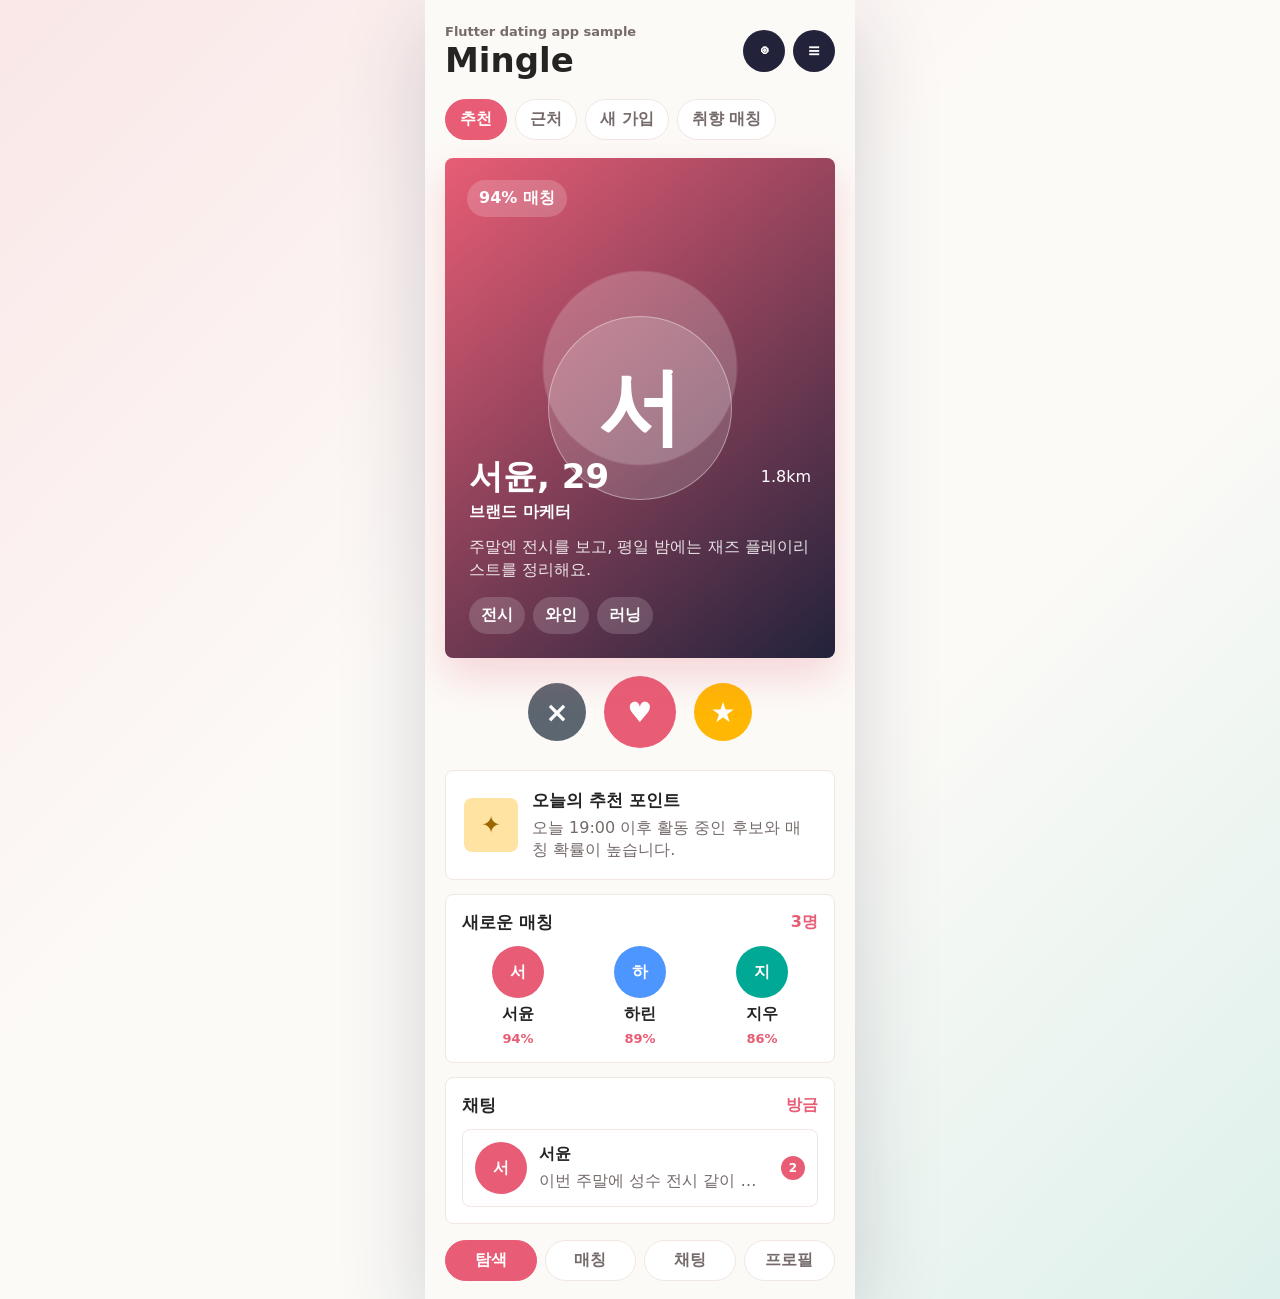
==== index.html @ 70d33e20 "Add static web demo for GitHub Pages" ====
<!doctype html>
<html lang="ko">
  <head>
    <meta charset="utf-8" />
    <meta name="viewport" content="width=device-width, initial-scale=1" />
    <title>Mingle Dating App Prototype</title>
    <link rel="stylesheet" href="./styles.css" />
  </head>
  <body>
    <main class="phone-shell" aria-label="Mingle dating app prototype">
      <section class="topbar">
        <div>
          <p class="eyebrow">Flutter dating app sample</p>
          <h1>Mingle</h1>
        </div>
        <div class="top-actions">
          <button aria-label="알림">⌾</button>
          <button aria-label="필터">≡</button>
        </div>
      </section>

      <nav class="filters" aria-label="추천 필터">
        <button class="active">추천</button>
        <button>근처</button>
        <button>새 가입</button>
        <button>취향 매칭</button>
      </nav>

      <section class="profile-card">
        <div class="match-badge">94% 매칭</div>
        <div class="avatar">서</div>
        <div class="profile-copy">
          <div class="profile-heading">
            <h2>서윤, 29</h2>
            <span>1.8km</span>
          </div>
          <p class="job">브랜드 마케터</p>
          <p>
            주말엔 전시를 보고, 평일 밤에는 재즈 플레이리스트를 정리해요.
          </p>
          <div class="tags">
            <span>전시</span>
            <span>와인</span>
            <span>러닝</span>
          </div>
        </div>
      </section>

      <section class="actions" aria-label="카드 액션">
        <button class="pass" aria-label="패스">×</button>
        <button class="like" aria-label="좋아요">♥</button>
        <button class="star" aria-label="슈퍼 좋아요">★</button>
      </section>

      <section class="panel">
        <div class="panel-icon">✦</div>
        <div>
          <h3>오늘의 추천 포인트</h3>
          <p>오늘 19:00 이후 활동 중인 후보와 매칭 확률이 높습니다.</p>
        </div>
      </section>

      <section class="section">
        <div class="section-title">
          <h3>새로운 매칭</h3>
          <span>3명</span>
        </div>
        <div class="matches">
          <article>
            <div class="mini-avatar pink">서</div>
            <strong>서윤</strong>
            <span>94%</span>
          </article>
          <article>
            <div class="mini-avatar blue">하</div>
            <strong>하린</strong>
            <span>89%</span>
          </article>
          <article>
            <div class="mini-avatar green">지</div>
            <strong>지우</strong>
            <span>86%</span>
          </article>
        </div>
      </section>

      <section class="section">
        <div class="section-title">
          <h3>채팅</h3>
          <span>방금</span>
        </div>
        <article class="chat">
          <div class="mini-avatar pink">서</div>
          <div>
            <strong>서윤</strong>
            <p>이번 주말에 성수 전시 같이 볼래요?</p>
          </div>
          <span class="unread">2</span>
        </article>
      </section>

      <nav class="bottom-nav" aria-label="앱 메뉴">
        <button class="active">탐색</button>
        <button>매칭</button>
        <button>채팅</button>
        <button>프로필</button>
      </nav>
    </main>
  </body>
</html>
---- styles.css ----
:root {
  color-scheme: light;
  --bg: #fcfaf7;
  --ink: #262323;
  --muted: #766b6b;
  --line: #f0e6e2;
  --pink: #e85d75;
  --blue: #4d96ff;
  --green: #00a896;
  --navy: #22223b;
  --gold: #ffb703;
}

* {
  box-sizing: border-box;
}

body {
  min-height: 100vh;
  margin: 0;
  display: grid;
  place-items: center;
  background:
    linear-gradient(135deg, rgba(232, 93, 117, 0.12), transparent 42%),
    linear-gradient(315deg, rgba(0, 168, 150, 0.12), transparent 38%),
    var(--bg);
  color: var(--ink);
  font-family:
    system-ui,
    -apple-system,
    BlinkMacSystemFont,
    "Segoe UI",
    sans-serif;
}

button {
  border: 0;
  font: inherit;
  cursor: pointer;
}

.phone-shell {
  width: min(430px, 100vw);
  min-height: min(920px, 100vh);
  background: var(--bg);
  padding: 24px 20px 18px;
  position: relative;
  overflow: hidden;
  box-shadow: 0 24px 80px rgba(34, 34, 59, 0.18);
}

.topbar,
.profile-heading,
.section-title,
.chat,
.top-actions,
.actions,
.panel {
  display: flex;
  align-items: center;
}

.topbar {
  justify-content: space-between;
  gap: 16px;
}

.eyebrow {
  margin: 0 0 4px;
  color: var(--muted);
  font-size: 13px;
  font-weight: 700;
}

h1,
h2,
h3,
p {
  margin: 0;
}

h1 {
  font-size: 34px;
  line-height: 1;
  font-weight: 900;
}

.top-actions {
  gap: 8px;
}

.top-actions button {
  width: 42px;
  height: 42px;
  border-radius: 50%;
  color: white;
  background: var(--navy);
  font-weight: 900;
}

.filters {
  display: flex;
  gap: 8px;
  margin: 22px 0 18px;
  overflow-x: auto;
}

.filters button,
.bottom-nav button {
  white-space: nowrap;
  border-radius: 999px;
  padding: 9px 14px;
  background: white;
  color: var(--muted);
  border: 1px solid var(--line);
  font-weight: 800;
}

.filters .active,
.bottom-nav .active {
  background: var(--pink);
  border-color: var(--pink);
  color: white;
}

.profile-card {
  height: 500px;
  border-radius: 8px;
  position: relative;
  overflow: hidden;
  color: white;
  background:
    radial-gradient(circle at 50% 42%, rgba(255, 255, 255, 0.2) 0 96px, transparent 98px),
    linear-gradient(140deg, var(--pink), var(--navy));
  box-shadow: 0 18px 42px rgba(232, 93, 117, 0.24);
}

.match-badge {
  position: absolute;
  top: 22px;
  left: 22px;
  padding: 8px 12px;
  border-radius: 999px;
  background: rgba(255, 255, 255, 0.18);
  font-weight: 800;
}

.avatar {
  position: absolute;
  inset: 0;
  margin: auto;
  width: 184px;
  height: 184px;
  display: grid;
  place-items: center;
  border-radius: 50%;
  border: 1px solid rgba(255, 255, 255, 0.38);
  background: rgba(255, 255, 255, 0.16);
  font-size: 84px;
  font-weight: 900;
}

.profile-copy {
  position: absolute;
  left: 24px;
  right: 24px;
  bottom: 24px;
}

.profile-heading {
  justify-content: space-between;
  gap: 14px;
}

h2 {
  font-size: 34px;
  line-height: 1.05;
  font-weight: 900;
}

.job {
  margin-top: 7px;
  font-weight: 800;
}

.profile-copy > p:not(.job) {
  margin-top: 12px;
  color: rgba(255, 255, 255, 0.86);
  line-height: 1.45;
}

.tags {
  display: flex;
  flex-wrap: wrap;
  gap: 8px;
  margin-top: 16px;
}

.tags span {
  border-radius: 999px;
  padding: 8px 12px;
  background: rgba(255, 255, 255, 0.16);
  font-weight: 800;
}

.actions {
  justify-content: center;
  gap: 18px;
  margin: 18px 0 22px;
}

.actions button {
  width: 58px;
  height: 58px;
  border-radius: 50%;
  color: white;
  font-size: 28px;
  font-weight: 900;
}

.actions .like {
  width: 72px;
  height: 72px;
  background: var(--pink);
}

.pass {
  background: #5c6670;
}

.star {
  background: var(--gold);
}

.panel,
.section,
.chat {
  border: 1px solid var(--line);
  border-radius: 8px;
  background: white;
}

.panel {
  gap: 14px;
  padding: 18px;
}

.panel-icon {
  width: 54px;
  height: 54px;
  display: grid;
  place-items: center;
  flex: 0 0 auto;
  border-radius: 8px;
  background: #ffe3a3;
  color: #9a6700;
  font-size: 24px;
}

.panel h3,
.section h3 {
  font-size: 17px;
  font-weight: 900;
}

.panel p,
.chat p {
  margin-top: 5px;
  color: var(--muted);
  line-height: 1.38;
}

.section {
  margin-top: 14px;
  padding: 16px;
}

.section-title {
  justify-content: space-between;
  margin-bottom: 12px;
}

.section-title span {
  color: var(--pink);
  font-weight: 900;
}

.matches {
  display: grid;
  grid-template-columns: repeat(3, 1fr);
  gap: 10px;
}

.matches article {
  display: grid;
  justify-items: center;
  gap: 6px;
}

.matches span {
  color: var(--pink);
  font-size: 13px;
  font-weight: 800;
}

.mini-avatar {
  width: 52px;
  height: 52px;
  display: grid;
  place-items: center;
  border-radius: 50%;
  color: white;
  font-weight: 900;
}

.pink {
  background: var(--pink);
}

.blue {
  background: var(--blue);
}

.green {
  background: var(--green);
}

.chat {
  gap: 12px;
  padding: 12px;
}

.chat > div:nth-child(2) {
  min-width: 0;
  flex: 1;
}

.chat p {
  overflow: hidden;
  text-overflow: ellipsis;
  white-space: nowrap;
}

.unread {
  width: 24px;
  height: 24px;
  display: grid;
  place-items: center;
  border-radius: 50%;
  background: var(--pink);
  color: white;
  font-size: 12px;
  font-weight: 900;
}

.bottom-nav {
  display: grid;
  grid-template-columns: repeat(4, 1fr);
  gap: 8px;
  margin-top: 16px;
}

.bottom-nav button {
  padding-inline: 8px;
}

@media (max-width: 430px) {
  body {
    display: block;
  }

  .phone-shell {
    width: 100%;
    min-height: 100vh;
    box-shadow: none;
  }

  .profile-card {
    height: 480px;
  }
}
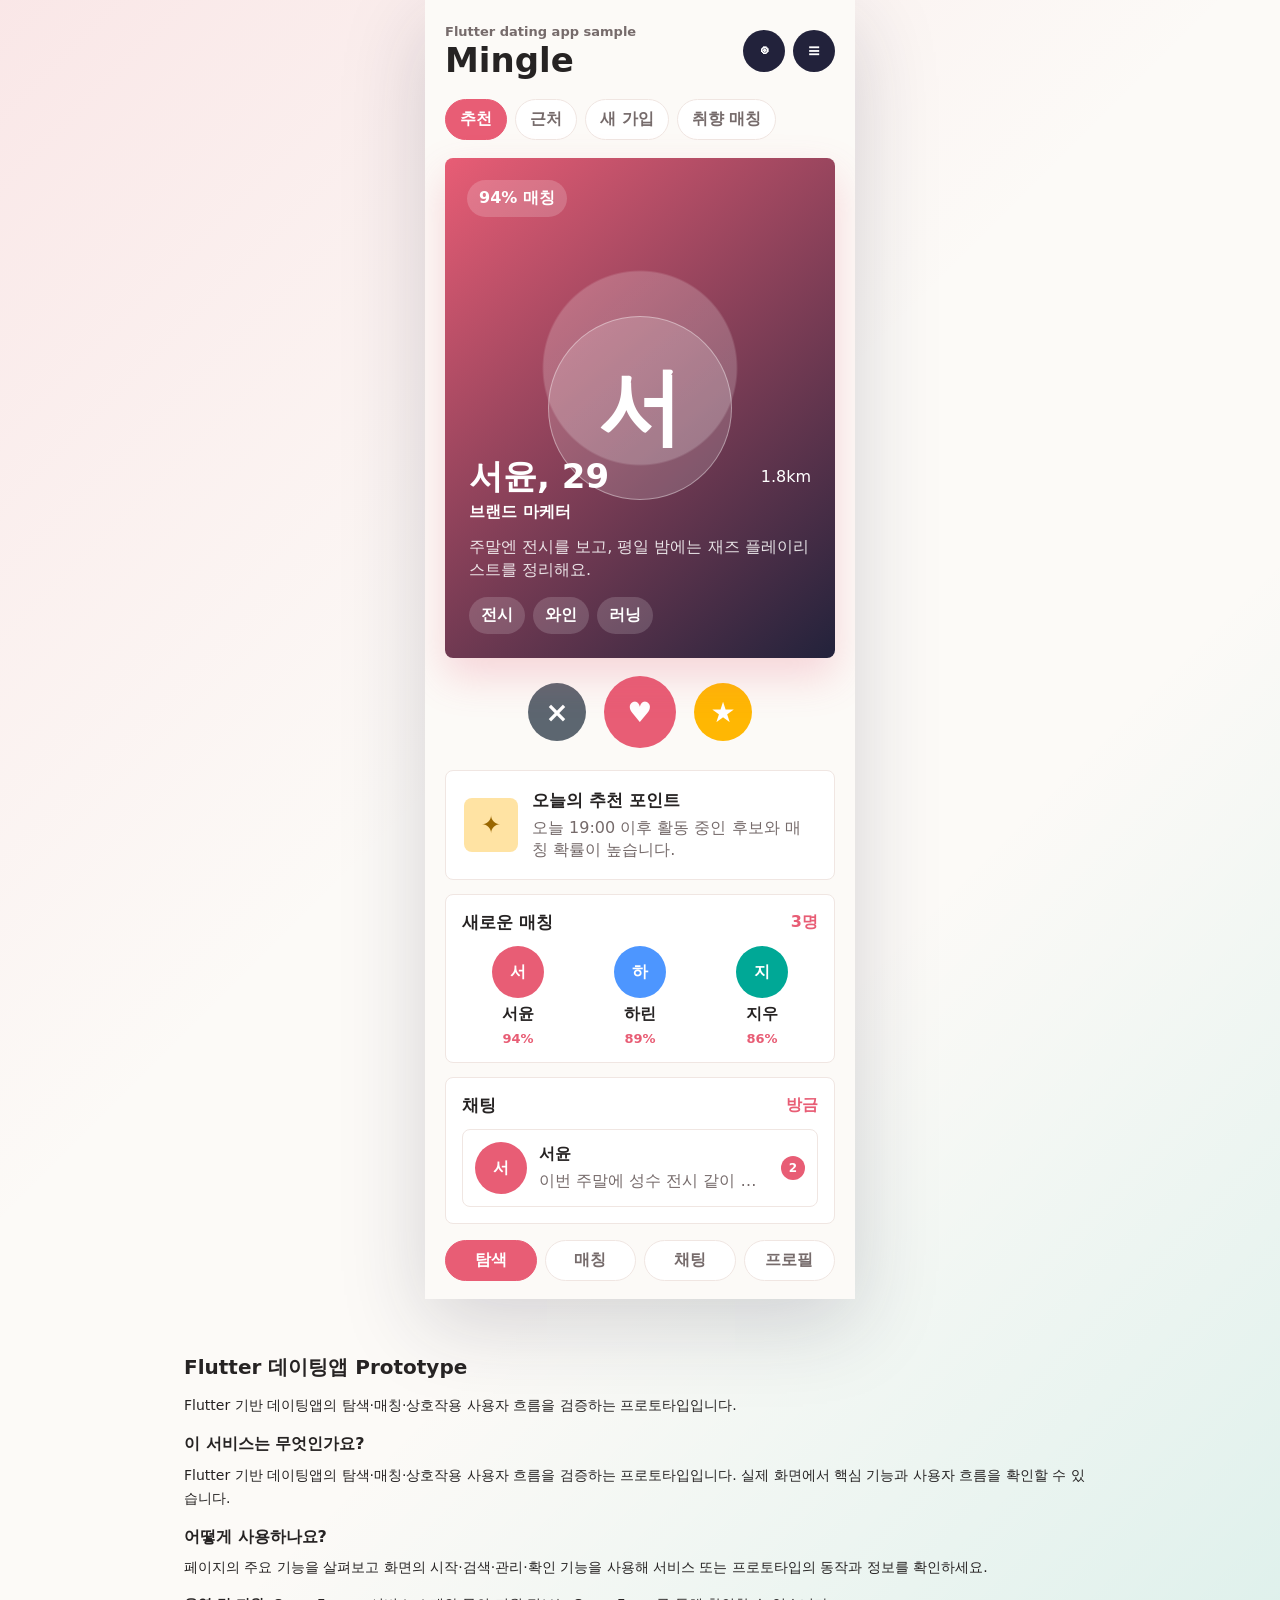
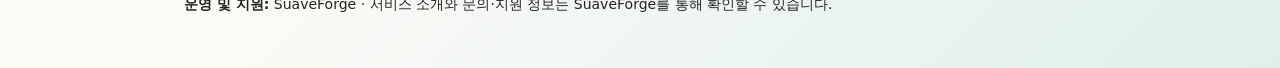
==== commit 9d9a1e8a: "Apply SiteHub SearchOps p27" ====
--- a/index.html
+++ b/index.html
@@ -5,7 +5,20 @@
     <meta name="viewport" content="width=device-width, initial-scale=1" />
     <title>Mingle Dating App Prototype</title>
     <link rel="stylesheet" href="./styles.css" />
-  </head>
+  
+<meta name="description" content="Flutter 데이팅앱 프로토타입"/>
+<link rel="canonical" href="https://programmer119.github.io/flutter-flutter-2-2-3-5/"/>
+<meta property="og:title" content="Mingle Dating App Prototype"/>
+<meta property="og:description" content="Flutter 데이팅앱 프로토타입"/>
+<meta property="og:image" content="https://sitehub.suaveforge.com/assets/namecard-default.png"/>
+<meta property="og:url" content="https://programmer119.github.io/flutter-flutter-2-2-3-5/"/>
+<meta property="og:site_name" content="SuaveForge"/>
+<meta name="twitter:card" content="summary_large_image"/>
+<script async src="https://sitehub.suaveforge.com/analytics-loader.js" data-sitehub-project="p27"></script>
+<!-- sitehub-searchops-head:begin -->
+<script type="application/ld+json">{"@context":"https://schema.org","@type":"WebApplication","name":"Flutter 데이팅앱 Prototype","url":"https://programmer119.github.io/flutter-flutter-2-2-3-5/","description":"Flutter 기반 데이팅앱의 탐색·매칭·상호작용 사용자 흐름을 검증하는 프로토타입입니다.","creator":{"@type":"Organization","name":"SuaveForge","url":"https://suaveforge.com/"},"isPartOf":{"@type":"WebSite","name":"SuaveForge Portfolio","url":"https://suaveforge.com/"}}</script>
+<!-- sitehub-searchops-head:end -->
+</head>
   <body>
     <main class="phone-shell" aria-label="Mingle dating app prototype">
       <section class="topbar">
@@ -106,5 +119,16 @@
         <button>프로필</button>
       </nav>
     </main>
-  </body>
+  <!-- sitehub-searchops-content:begin -->
+<section data-sitehub-searchops="p27" aria-label="서비스 정보" style="box-sizing:border-box;position:relative;z-index:1;max-width:960px;margin:32px auto;padding:20px 24px;font:14px/1.65 system-ui,-apple-system,BlinkMacSystemFont,'Segoe UI',sans-serif;color:inherit;background:transparent">
+  <h2 style="font:inherit;font-size:1.25rem;font-weight:700;margin:0 0 10px">Flutter 데이팅앱 Prototype</h2>
+  <p style="margin:0 0 14px">Flutter 기반 데이팅앱의 탐색·매칭·상호작용 사용자 흐름을 검증하는 프로토타입입니다.</p>
+  <h3 style="font:inherit;font-size:1rem;font-weight:700;margin:14px 0 6px">이 서비스는 무엇인가요?</h3>
+  <p style="margin:0 0 10px">Flutter 기반 데이팅앱의 탐색·매칭·상호작용 사용자 흐름을 검증하는 프로토타입입니다. 실제 화면에서 핵심 기능과 사용자 흐름을 확인할 수 있습니다.</p>
+  <h3 style="font:inherit;font-size:1rem;font-weight:700;margin:14px 0 6px">어떻게 사용하나요?</h3>
+  <p style="margin:0 0 10px">페이지의 주요 기능을 살펴보고 화면의 시작·검색·관리·확인 기능을 사용해 서비스 또는 프로토타입의 동작과 정보를 확인하세요.</p>
+  <p style="margin:14px 0 0"><strong>운영 및 지원:</strong> SuaveForge · 서비스 소개와 문의·지원 정보는 SuaveForge를 통해 확인할 수 있습니다.</p>
+</section>
+<!-- sitehub-searchops-content:end -->
+</body>
 </html>
